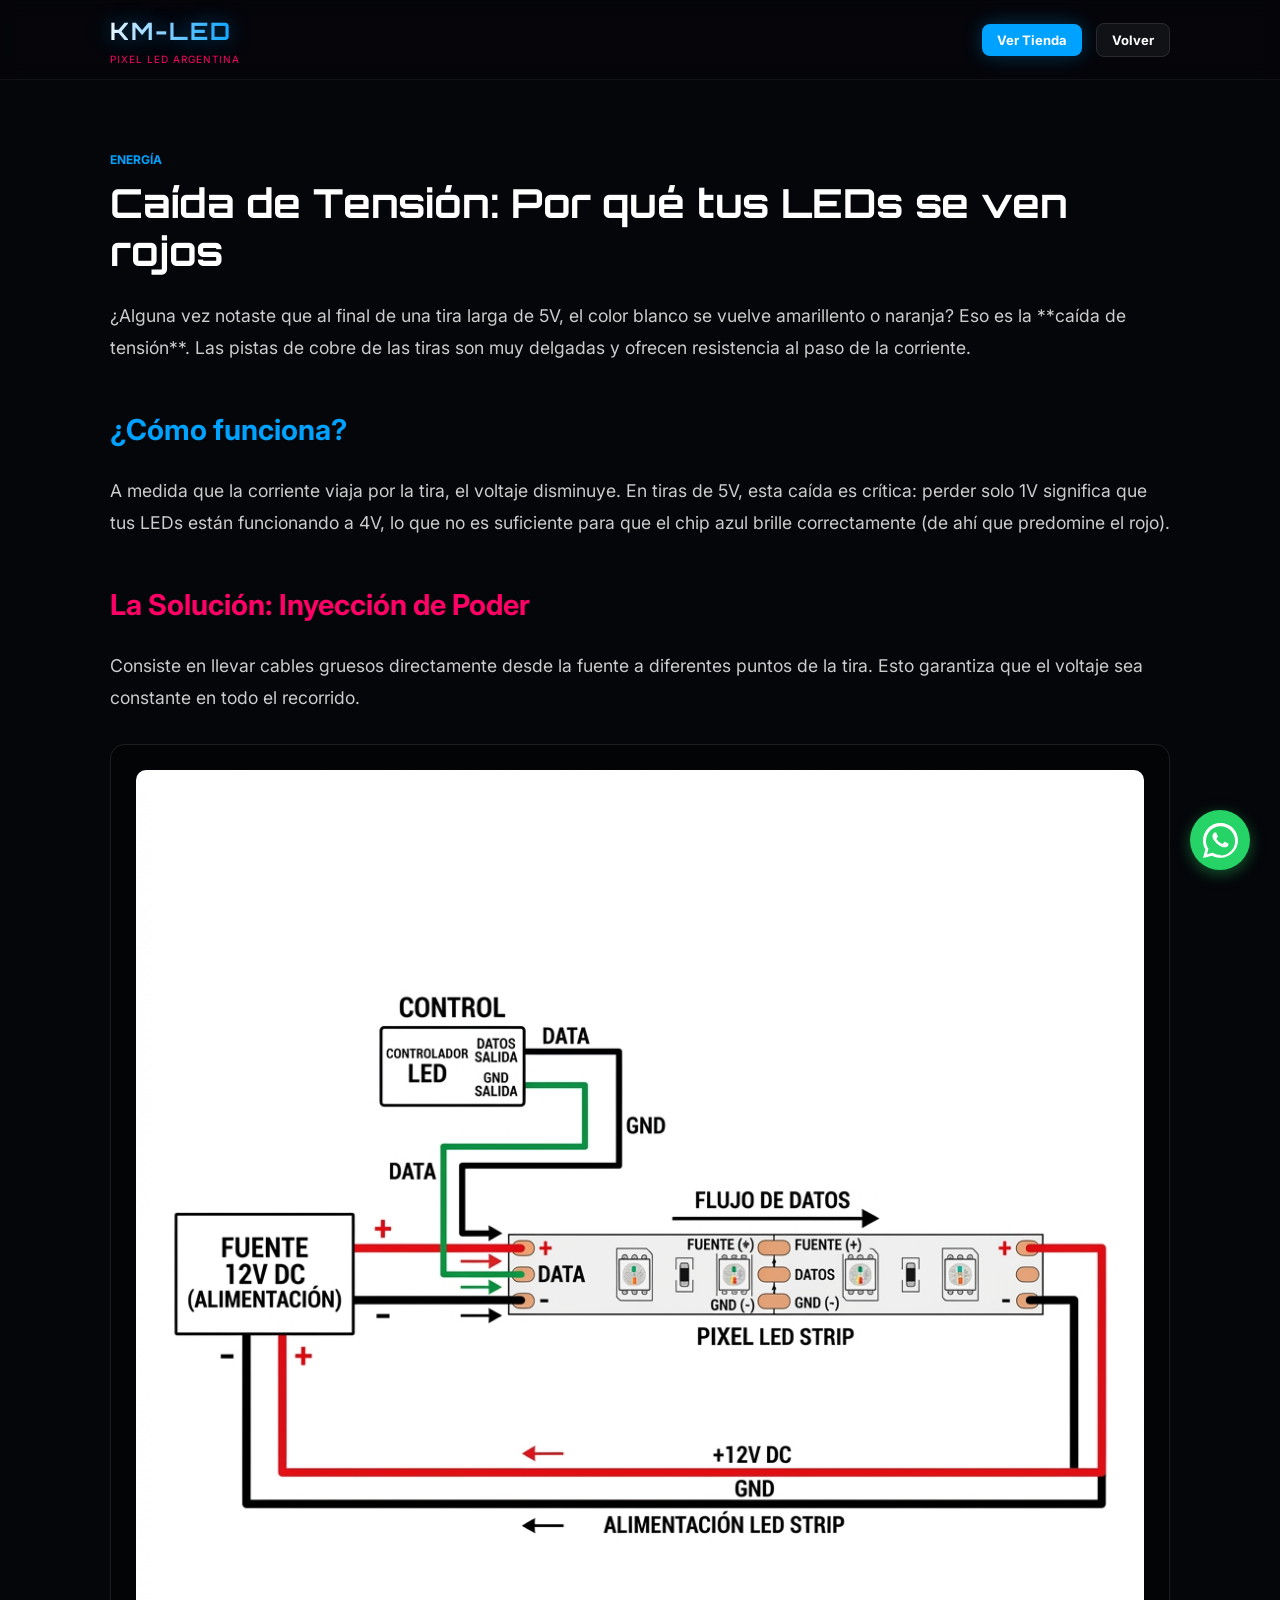
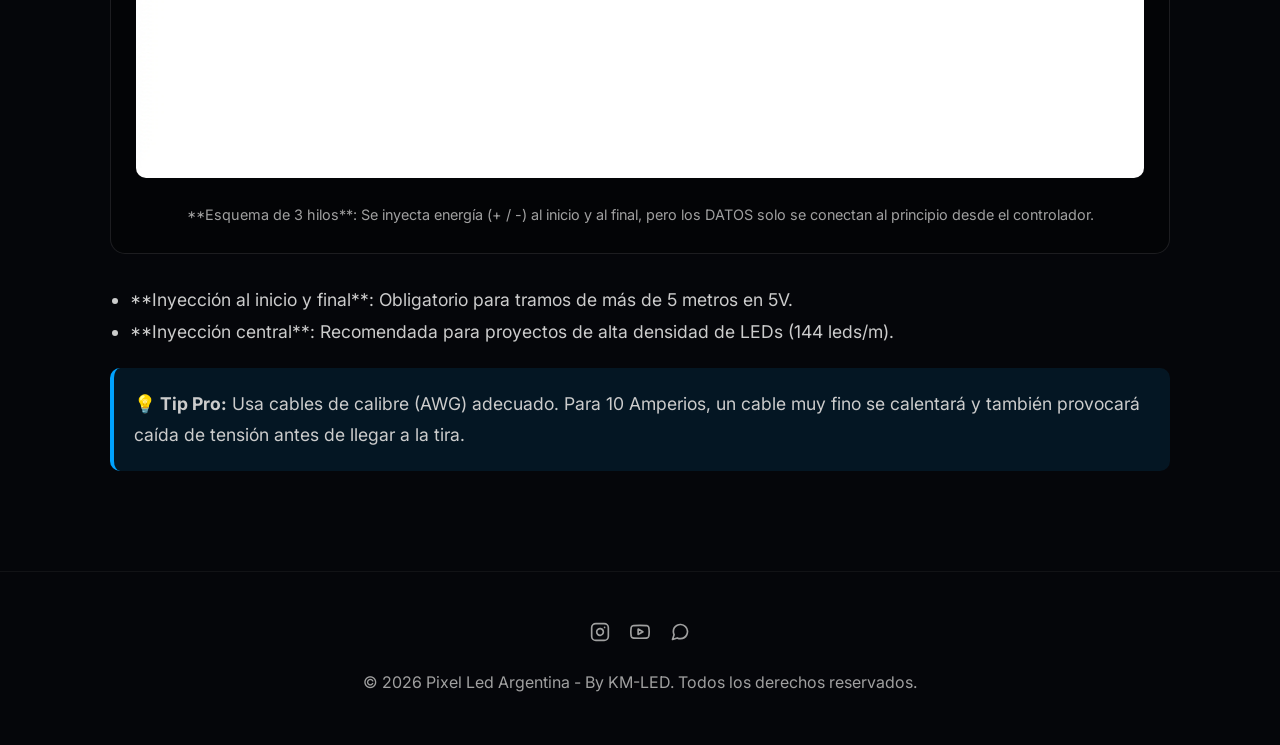
==== articulos/caida-tension.html @ fe867d97 "Agregado canal de YouTube en todas las paginas" ====
<!DOCTYPE html>
<html lang="es">
<head>
    <meta charset="UTF-8">
    <meta name="viewport" content="width=device-width, initial-scale=1.0">
    <title>Caída de Tensión: El enemigo del Pixel LED | Pixel Led Argentina</title>
    <link rel="stylesheet" href="../style.css">
    <link href="https://fonts.googleapis.com/css2?family=Inter:wght@300;400;600;800&family=Orbitron:wght@400;700&display=swap" rel="stylesheet">
</head>
<body class="article-page">
    <header id="main-header">
        <nav class="container">
            <a href="../index.html" class="logo">
                <span class="logo-text">KM-LED</span>
                <span class="sub-logo">Pixel Led Argentina</span>
            </a>
            <div class="nav-actions">
                <a href="https://www.tiendakmled.com.ar" target="_blank" class="btn btn-primary" style="padding: 8px 15px; font-size: 13px; margin-right: 10px;">Ver Tienda</a>
                <a href="../index.html" class="btn btn-secondary" style="padding: 8px 15px; font-size: 13px;">Volver</a>
            </div>
        </nav>
    </header>

    <article class="container">
        <span class="article-tag">Energía</span>
        <h1>Caída de Tensión: Por qué tus LEDs se ven rojos</h1>
        
        <div class="article-body">
            <p>¿Alguna vez notaste que al final de una tira larga de 5V, el color blanco se vuelve amarillento o naranja? Eso es la **caída de tensión**. Las pistas de cobre de las tiras son muy delgadas y ofrecen resistencia al paso de la corriente.</p>

            <h2 style="color: var(--primary-color); margin: 40px 0 20px;">¿Cómo funciona?</h2>
            <p>A medida que la corriente viaja por la tira, el voltaje disminuye. En tiras de 5V, esta caída es crítica: perder solo 1V significa que tus LEDs están funcionando a 4V, lo que no es suficiente para que el chip azul brille correctamente (de ahí que predomine el rojo).</p>

            <h2 style="color: var(--accent-color); margin: 40px 0 20px;">La Solución: Inyección de Poder</h2>
            <p>Consiste en llevar cables gruesos directamente desde la fuente a diferentes puntos de la tira. Esto garantiza que el voltaje sea constante en todo el recorrido.</p>
            
            <div style="background: rgba(0,0,0,0.3); padding: 25px; border-radius: 15px; border: 1px solid rgba(255,255,255,0.1); margin: 30px 0;">
                <img src="../assets/images/inyeccion.png" alt="Esquema de Inyección de Poder" style="width: 100%; border-radius: 10px; margin-bottom: 15px;">
                <p style="font-size: 0.9rem; color: var(--text-muted); text-align: center;">**Esquema de 3 hilos**: Se inyecta energía (+ / -) al inicio y al final, pero los DATOS solo se conectan al principio desde el controlador.</p>
            </div>

            <ul style="margin-left: 20px; margin-bottom: 20px;">
                <li>**Inyección al inicio y final**: Obligatorio para tramos de más de 5 metros en 5V.</li>
                <li>**Inyección central**: Recomendada para proyectos de alta densidad de LEDs (144 leds/m).</li>
            </ul>

            <div style="background: rgba(0, 162, 255, 0.1); padding: 20px; border-radius: 10px; border-left: 4px solid var(--primary-color);">
                <strong>💡 Tip Pro:</strong> Usa cables de calibre (AWG) adecuado. Para 10 Amperios, un cable muy fino se calentará y también provocará caída de tensión antes de llegar a la tira.
            </div>
        </div>
    </article>

    <footer>
        <div class="container">
            <div style="margin-bottom: 20px; display: flex; justify-content: center; gap: 20px;">
                <a href="https://www.instagram.com/km.led" target="_blank" style="color: var(--text-muted); transition: 0.3s;"><svg viewBox="0 0 24 24" width="20" height="20" fill="none" stroke="currentColor" stroke-width="2" stroke-linecap="round" stroke-linejoin="round"><rect x="2" y="2" width="20" height="20" rx="5" ry="5"></rect><path d="M16 11.37A4 4 0 1 1 12.63 8 4 4 0 0 1 16 11.37z"></path><line x1="17.5" y1="6.5" x2="17.51" y2="6.5"></line></svg></a>
                <a href="https://www.youtube.com/@KM-LED" target="_blank" style="color: var(--text-muted); transition: 0.3s;"><svg viewBox="0 0 24 24" width="20" height="20" fill="none" stroke="currentColor" stroke-width="2" stroke-linecap="round" stroke-linejoin="round"><path d="M22.54 6.42a2.78 2.78 0 0 0-1.94-2C18.88 4 12 4 12 4s-6.88 0-8.6.46a2.78 2.78 0 0 0-1.94 2A29 29 0 0 0 1 11.75a29 29 0 0 0 .46 5.33A2.78 2.78 0 0 0 3.4 19c1.72.46 8.6.46 8.6.46s6.88 0 8.6-.46a2.78 2.78 0 0 0 1.94-2 29 29 0 0 0 .46-5.25 29 29 0 0 0-.46-5.33z"></path><polygon points="9.75 15.02 15.5 11.75 9.75 8.48 9.75 15.02"></polygon></svg></a>
                <a href="https://wa.me/5491149287539" target="_blank" style="color: var(--text-muted); transition: 0.3s;"><svg viewBox="0 0 24 24" width="20" height="20" fill="none" stroke="currentColor" stroke-width="2" stroke-linecap="round" stroke-linejoin="round"><path d="M21 11.5a8.38 8.38 0 0 1-.9 3.8 8.5 8.5 0 0 1-7.6 4.7 8.38 8.38 0 0 1-3.8-.9L3 21l1.9-5.7a8.38 8.38 0 0 1-.9-3.8 8.5 8.5 0 0 1 4.7-7.6 8.38 8.38 0 0 1 3.8-.9h.5a8.48 8.48 0 0 1 8 8v.5z"></path></svg></a>
            </div>
            <p>&copy; 2026 Pixel Led Argentina - By KM-LED. Todos los derechos reservados.</p>
        </div>
    </footer>
    <a href="https://wa.me/5491149287539" class="whatsapp-float" target="_blank">
        <svg viewBox="0 0 32 32">
            <path d="M16 0c-8.837 0-16 7.163-16 16 0 2.825.737 5.587 2.137 8L0 32l8.275-2.087c2.35 1.288 5.012 1.963 7.725 1.963 8.837 0 16-7.163 16-16s-7.163-16-16-16zM16 29.3c-2.387 0-4.725-.612-6.787-1.775l-.487-.275-5.05 1.275 1.3-4.9-.3-.487c-1.275-2.012-1.937-4.35-1.937-6.762 0-7.337 5.975-13.312 13.312-13.312s13.312 5.975 13.312 13.312c0 7.337-5.975 13.312-13.312 13.312zM22.562 18.5c-.362-.187-2.137-1.05-2.475-1.175s-.575-.187-.825.187c-.237.362-.937 1.175-1.15 1.412s-.412.275-.775.087c-.362-.187-1.525-.562-2.912-1.8c-1.075-.962-1.8-2.15-2.012-2.512s-.025-.562.162-.737c.162-.162.362-.425.55-.637s.25-.362.375-.6c.125-.237.062-.437-.025-.612s-.825-2-1.137-2.737c-.3-.725-.612-.625-.825-.637s-.437-.012-.675-.012c-.237 0-.625.087-.95.437s-1.25 1.225-1.25 2.987 1.288 3.45 1.462 3.7c.187.237 2.537 3.875 6.137 5.437.862.375 1.525.6 2.05.775.862.275 1.637.237 2.25.15.687-.1 2.137-.875 2.437-1.725s.3-1.575.212-1.725c-.1-.137-.35-.225-.712-.412z"/>
        </svg>
    </a>
    <script src="../shared.js"></script>
</body>
</html>
---- style.css ----
:root {
    --bg-color: #05060a;
    --surface-color: rgba(20, 22, 30, 0.7);
    --primary-color: #00a2ff;
    --accent-color: #ff0066;
    --text-color: #e0e0e0;
    --text-muted: #a0a0a0;
    --header-height: 80px;
    --container-width: 1100px;
}

* {
    margin: 0;
    padding: 0;
    box-sizing: border-box;
}

html {
    scroll-behavior: smooth;
}

body {
    font-family: 'Inter', sans-serif;
    background-color: var(--bg-color);
    color: var(--text-color);
    line-height: 1.6;
    overflow-x: hidden;
}

.container {
    max-width: var(--container-width);
    margin: 0 auto;
    padding: 0 20px;
}

/* Header & Nav */
#main-header {
    height: var(--header-height);
    background: rgba(5, 6, 10, 0.8);
    backdrop-filter: blur(10px);
    position: fixed;
    top: 0;
    width: 100%;
    z-index: 1000;
    border-bottom: 1px solid rgba(255, 255, 255, 0.05);
}

nav {
    height: 100%;
    display: flex;
    justify-content: space-between;
    align-items: center;
}

.logo {
    display: flex;
    flex-direction: column;
    text-decoration: none;
    cursor: pointer;
    z-index: 1001; /* Ensure it's above other elements */
    transition: opacity 0.3s ease;
}

.logo:hover {
    opacity: 0.8;
}

.logo:hover .logo-text {
    text-shadow: 0 0 15px var(--primary-color);
}

.logo-text {
    font-family: 'Orbitron', sans-serif;
    font-size: 24px;
    font-weight: 700;
    letter-spacing: 2px;
    background: linear-gradient(90deg, #fff, var(--primary-color));
    -webkit-background-clip: text;
    -webkit-text-fill-color: transparent;
    text-shadow: 0 0 20px rgba(0, 162, 255, 0.5);
}

.sub-logo {
    font-size: 10px;
    text-transform: uppercase;
    letter-spacing: 1px;
    color: var(--accent-color);
}

.nav-links {
    display: flex;
    list-style: none;
    gap: 30px;
}

.nav-links a {
    text-decoration: none;
    color: var(--text-muted);
    font-size: 14px;
    font-weight: 600;
    transition: 0.3s;
}

.nav-links a:hover {
    color: var(--primary-color);
}

/* Article Pages Specific */
.article-page article h1 {
    font-family: 'Orbitron', sans-serif;
    font-size: clamp(1.8rem, 5vw, 2.5rem);
    margin-bottom: 25px;
    line-height: 1.2;
    color: #fff;
}

.article-page article h2 {
    font-size: 1.8rem;
    margin: 40px 0 20px;
}

/* Hero Section */
#hero {
    padding-top: calc(var(--header-height) + 100px);
    padding-bottom: 150px;
    position: relative;
    text-align: center;
}

.article-page article {
    padding-top: 150px;
    padding-bottom: 100px;
}

.article-body {
    font-size: 1.1rem;
    color: #ccc;
    line-height: 1.8;
}

.hero-content h1 {
    font-family: 'Orbitron', sans-serif;
    font-size: clamp(2rem, 6vw, 3.5rem);
    margin-bottom: 20px;
    line-height: 1.1;
}

.gradient-text {
    background: linear-gradient(to right, var(--primary-color), var(--accent-color));
    -webkit-background-clip: text;
    -webkit-text-fill-color: transparent;
}

.hero-content p {
    font-size: 1.2rem;
    color: var(--text-muted);
    max-width: 600px;
    margin: 0 auto 40px;
}

.hero-actions {
    display: flex;
    justify-content: center;
    gap: 20px;
}

.btn {
    padding: 14px 30px;
    border-radius: 8px;
    font-weight: 700;
    text-decoration: none;
    transition: 0.3s;
    cursor: pointer;
    border: none;
    font-size: 16px;
}

.btn-primary {
    background-color: var(--primary-color);
    color: #fff;
    box-shadow: 0 0 20px rgba(0, 162, 255, 0.3);
}

.btn-primary:hover {
    transform: translateY(-3px);
    box-shadow: 0 0 30px rgba(0, 162, 255, 0.5);
}

.btn-secondary {
    background: rgba(255, 255, 255, 0.05);
    color: #fff;
    border: 1px solid rgba(255, 255, 255, 0.1);
}

.btn-secondary:hover {
    background: rgba(255, 255, 255, 0.1);
}

.hero-bg-glow {
    position: absolute;
    top: 50%;
    left: 50%;
    transform: translate(-50%, -50%);
    width: 800px;
    height: 400px;
    background: radial-gradient(circle, rgba(0, 162, 255, 0.1) 0%, transparent 70%);
    filter: blur(80px);
    z-index: -1;
    pointer-events: none;
}

/* Articles Section */
#articulos {
    padding: 100px 0;
}

.section-title {
    font-family: 'Orbitron', sans-serif;
    margin-bottom: 50px;
}

.articles-grid {
    display: grid;
    grid-template-columns: repeat(auto-fill, minmax(320px, 1fr));
    gap: 30px;
}

.article-card-link {
    text-decoration: none;
    color: inherit;
    display: block;
}

.article-card {
    background: var(--surface-color);
    border: 1px solid rgba(255, 255, 255, 0.05);
    border-radius: 16px;
    overflow: hidden;
    transition: 0.4s;
    cursor: pointer;
}

.article-card:hover {
    transform: translateY(-10px);
    border-color: rgba(0, 162, 255, 0.3);
    box-shadow: 0 10px 40px rgba(0, 0, 0, 0.5);
}

.article-img {
    height: 200px;
    background: #151822;
    display: flex;
    align-items: center;
    justify-content: center;
    position: relative;
}

.article-img::after {
    content: '';
    position: absolute;
    bottom: 0;
    width: 100%;
    height: 2px;
    background: linear-gradient(90deg, transparent, var(--primary-color), transparent);
}

.article-content {
    padding: 25px;
}

.article-tag {
    font-size: 12px;
    color: var(--primary-color);
    font-weight: 700;
    text-transform: uppercase;
    margin-bottom: 10px;
    display: block;
}

.article-content h3 {
    margin-bottom: 15px;
}

.article-content p {
    color: var(--text-muted);
    font-size: 14px;
    margin-bottom: 20px;
}

/* Calculator Styles */
.calculator-card {
    background: var(--surface-color);
    border: 1px solid rgba(255, 255, 255, 0.1);
    border-radius: 20px;
    padding: 40px;
    margin-top: 50px;
    backdrop-filter: blur(15px);
    box-shadow: 0 20px 50px rgba(0, 0, 0, 0.4);
}

.calc-grid {
    display: grid;
    grid-template-columns: repeat(auto-fit, minmax(200px, 1fr));
    gap: 30px;
    margin: 40px 0;
}

.input-group {
    display: flex;
    flex-direction: column;
    gap: 10px;
}

.input-group label {
    font-size: 14px;
    color: var(--text-muted);
    font-weight: 600;
}

.input-group input, .input-group select {
    background: #1a1d26;
    border: 1px solid rgba(255, 255, 255, 0.2);
    padding: 12px;
    border-radius: 8px;
    color: #fff;
    font-size: 16px;
    outline: none;
    transition: 0.3s;
    appearance: none; /* Eliminar estilo nativo para mayor control */
    background-image: url("data:image/svg+xml,%3Csvg xmlns='http://www.w3.org/2000/svg' width='24' height='24' viewBox='0 0 24 24' fill='none' stroke='white' stroke-width='2' stroke-linecap='round' stroke-linejoin='round'%3E%3Cpolyline points='6 9 12 15 18 9'%3E%3C/polyline%3E%3C/svg%3E");
    background-repeat: no-repeat;
    background-position: right 10px center;
    background-size: 16px;
}

.input-group select option {
    background-color: #1a1d26;
    color: #fff;
}

.input-group input:focus, .input-group select:focus {
    border-color: var(--primary-color);
    box-shadow: 0 0 10px rgba(0, 162, 255, 0.2);
}

.results-grid {
    display: grid;
    grid-template-columns: repeat(auto-fit, minmax(150px, 1fr));
    gap: 20px;
    padding-top: 30px;
    border-top: 1px solid rgba(255, 255, 255, 0.05);
}

.result-box {
    padding: 20px;
    background: rgba(0, 0, 0, 0.2);
    border-radius: 12px;
    text-align: center;
}

.result-box .label {
    display: block;
    font-size: 12px;
    text-transform: uppercase;
    color: var(--text-muted);
    margin-bottom: 5px;
}

.result-box .value {
    font-family: 'Orbitron', sans-serif;
    font-size: 20px;
    color: var(--primary-color);
}

.result-box.highlighted {
    border: 1px solid var(--accent-color);
    background: rgba(255, 0, 102, 0.05);
}

.result-box.highlighted .value {
    color: var(--accent-color);
}

/* Footer & Other */
footer {
    padding: 50px 0;
    border-top: 1px solid rgba(255, 255, 255, 0.05);
    text-align: center;
    color: var(--text-muted);
}

@media (max-width: 768px) {
    .nav-links { display: none; }
    .hero-content h1 { font-size: 2.5rem; }
}

/* WhatsApp Floating Button */
.whatsapp-float {
    position: fixed;
    bottom: 30px;
    right: 30px;
    width: 60px;
    height: 60px;
    background-color: #25d366;
    color: #FFF;
    border-radius: 50px;
    text-align: center;
    font-size: 30px;
    box-shadow: 0 4px 15px rgba(37, 211, 102, 0.4);
    z-index: 10000;
    display: flex;
    align-items: center;
    justify-content: center;
    transition: all 0.3s ease;
    text-decoration: none;
}

.whatsapp-float:hover {
    transform: scale(1.1);
    box-shadow: 0 6px 20px rgba(37, 211, 102, 0.6);
    color: #FFF;
}
/* CTA Banner */
.cta-banner {
    background: linear-gradient(135deg, rgba(0, 162, 255, 0.1) 0%, rgba(255, 0, 102, 0.1) 100%);
    border: 1px solid rgba(255, 255, 255, 0.1);
    border-radius: 20px;
    padding: 60px 40px;
    margin: 100px 0;
    text-align: center;
    backdrop-filter: blur(10px);
}

.cta-banner h2 {
    font-family: 'Orbitron', sans-serif;
    font-size: 2rem;
    margin-bottom: 15px;
}

.cta-banner p {
    color: var(--text-muted);
    margin-bottom: 30px;
}

.nav-store-link {
    color: var(--primary-color) !important;
    border: 1px solid var(--primary-color);
    padding: 5px 15px;
    border-radius: 20px;
}

.nav-store-link:hover {
    background: var(--primary-color);
    color: #fff !important;
}

.whatsapp-float svg {
    width: 35px;
    height: 35px;
    fill: white;
}

/* Lightbox for images */
.lightbox {
    display: none;
    position: fixed;
    z-index: 10001;
    padding-top: 50px;
    left: 0;
    top: 0;
    width: 100%;
    height: 100%;
    background-color: rgba(0, 0, 0, 0.9);
    cursor: zoom-out;
    animation: fadeIn 0.3s ease;
}

@keyframes fadeIn {
    from { opacity: 0; }
    to { opacity: 1; }
}

.lightbox img {
    margin: auto;
    display: block;
    max-width: 90%;
    max-height: 85%;
    border-radius: 10px;
    box-shadow: 0 0 50px rgba(0, 162, 255, 0.3);
    transition: transform 0.3s ease;
}

.lightbox:hover img {
    transform: scale(1.02);
}

.article-body img {
    cursor: zoom-in;
    transition: transform 0.3s ease, box-shadow 0.3s ease;
}

.article-body img:hover {
    transform: scale(1.02);
    box-shadow: 0 0 20px rgba(0, 162, 255, 0.2);
}

/* Contact Section */
#contacto {
    padding: 100px 0;
    text-align: center;
}

.contact-grid {
    display: grid;
    grid-template-columns: repeat(auto-fit, minmax(250px, 1fr));
    gap: 30px;
    margin-top: 50px;
}

.contact-item {
    background: var(--surface-color);
    padding: 40px;
    border-radius: 20px;
    border: 1px solid rgba(255, 255, 255, 0.05);
    transition: 0.3s;
    text-decoration: none;
    color: inherit;
    display: flex;
    flex-direction: column;
    align-items: center;
    gap: 15px;
}

.contact-item:hover {
    transform: translateY(-10px);
    border-color: var(--primary-color);
    box-shadow: 0 10px 30px rgba(0, 162, 255, 0.1);
}

.contact-item svg {
    width: 40px;
    height: 40px;
    fill: var(--primary-color);
}

.contact-item h3 {
    font-family: 'Orbitron', sans-serif;
    font-size: 1.2rem;
}

.contact-item p {
    color: var(--text-muted);
    font-size: 0.9rem;
}
/* Equipment Section */
.equipment-grid {
    display: grid;
    grid-template-columns: 1.2fr 1fr;
    gap: 40px;
    margin-top: 50px;
}

.equip-card {
    background: var(--surface-color);
    border: 1px solid rgba(255, 255, 255, 0.05);
    border-radius: 24px;
    padding: 40px;
    position: relative;
    overflow: hidden;
    transition: 0.4s cubic-bezier(0.175, 0.885, 0.32, 1.275);
}

.equip-card:hover {
    transform: translateY(-5px);
    border-color: rgba(255, 255, 255, 0.1);
}

.equip-card.featured {
    background: linear-gradient(145deg, rgba(0, 162, 255, 0.1), rgba(255, 0, 102, 0.05));
    border: 1px solid rgba(0, 162, 255, 0.2);
    box-shadow: 0 20px 40px rgba(0, 0, 0, 0.3);
}

.equip-card.featured::before {
    content: 'RECOMENDADO';
    position: absolute;
    top: 20px;
    right: -30px;
    background: var(--accent-color);
    color: #fff;
    font-size: 10px;
    font-weight: 800;
    padding: 5px 40px;
    transform: rotate(45deg);
}

.equip-card h3 {
    font-family: 'Orbitron', sans-serif;
    font-size: 1.5rem;
    margin-bottom: 25px;
    display: flex;
    align-items: center;
    gap: 15px;
}

.equip-list {
    list-style: none;
}

.equip-list li {
    margin-bottom: 15px;
    display: flex;
    align-items: center;
    gap: 12px;
    font-size: 1.05rem;
    color: #ccc;
}

.equip-list li svg {
    width: 20px;
    height: 20px;
    color: var(--primary-color);
}

.provider-list {
    margin-top: 20px;
}

.provider-item {
    background: rgba(255, 255, 255, 0.03);
    padding: 15px 20px;
    border-radius: 12px;
    margin-bottom: 12px;
    border: 1px solid rgba(255, 255, 255, 0.05);
    display: flex;
    justify-content: space-between;
    align-items: center;
    transition: 0.3s;
}

.provider-item:hover {
    background: rgba(255, 255, 255, 0.07);
    border-color: rgba(255, 255, 255, 0.2);
}

.provider-name {
    font-weight: 600;
    color: #fff;
}

.provider-tag {
    font-size: 11px;
    text-transform: uppercase;
    color: var(--text-muted);
    letter-spacing: 1px;
}

@media (max-width: 992px) {
    .equipment-grid {
        grid-template-columns: 1fr;
    }
}
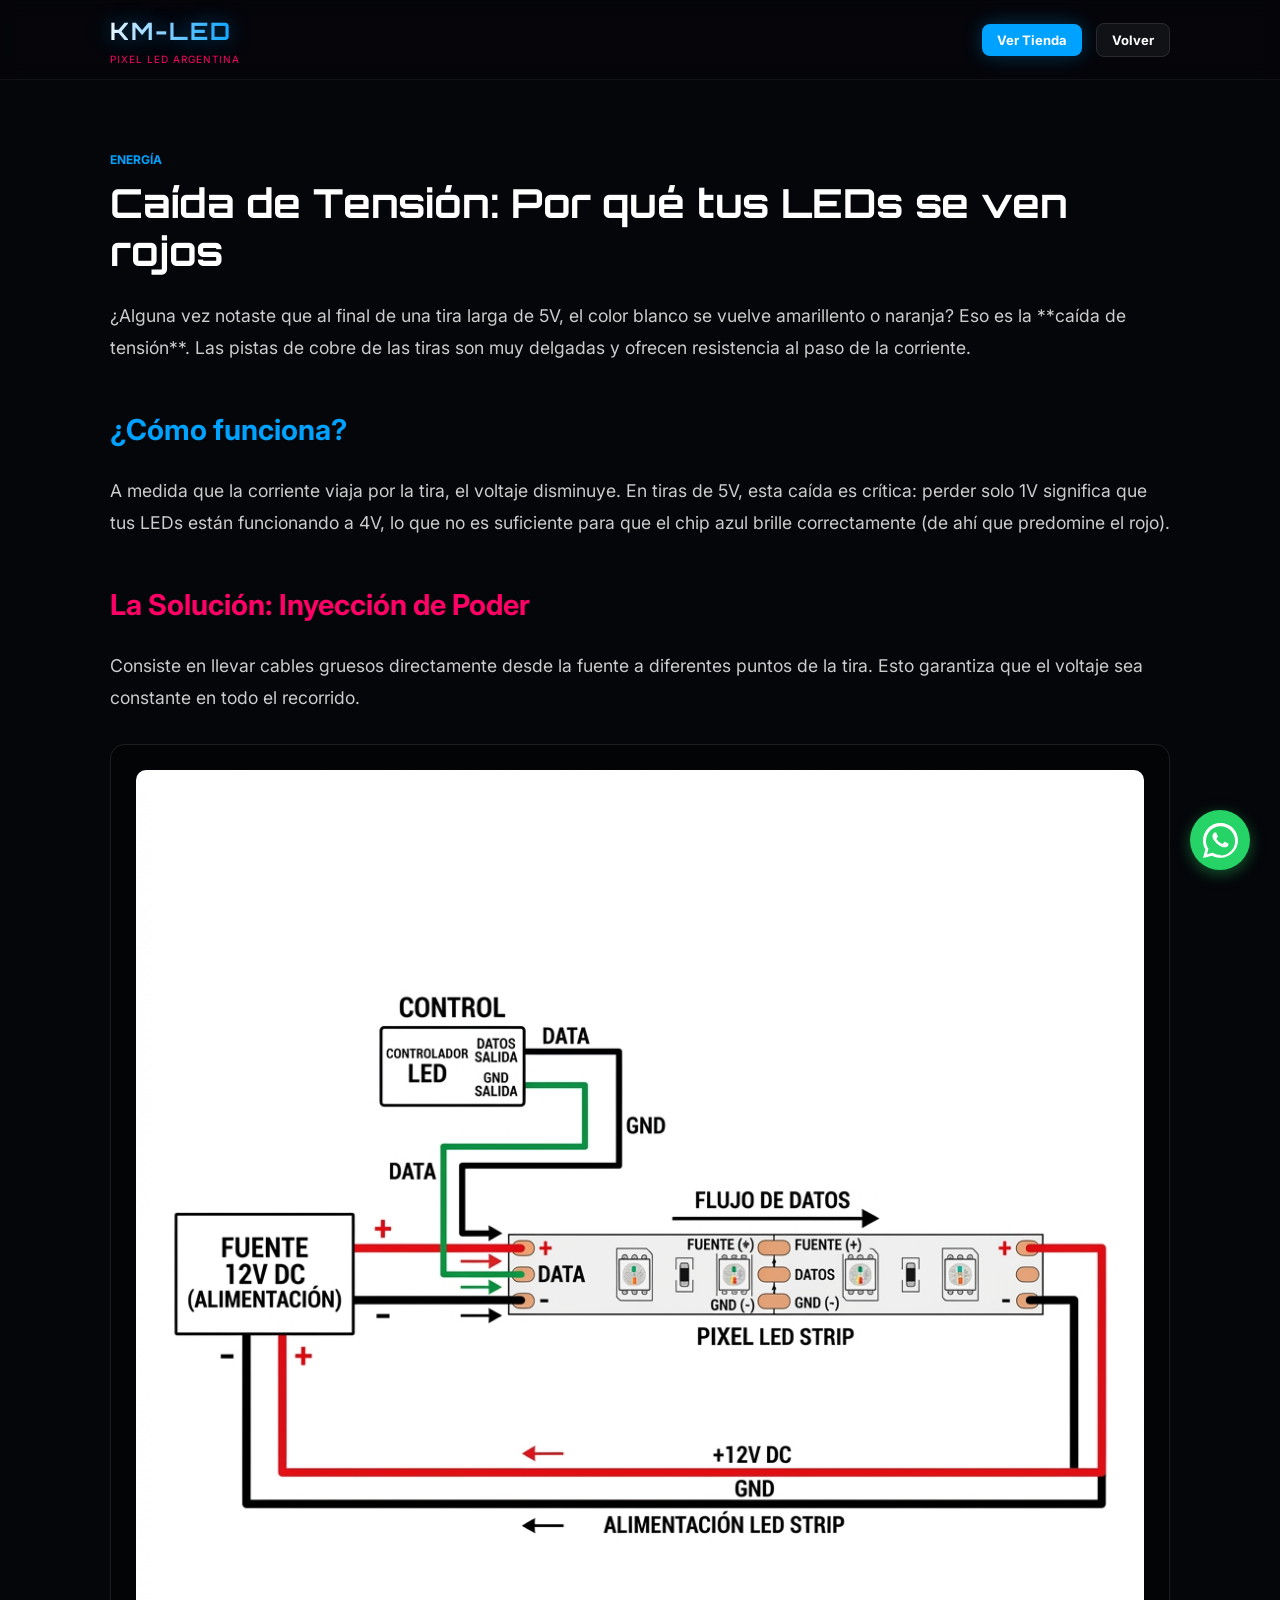
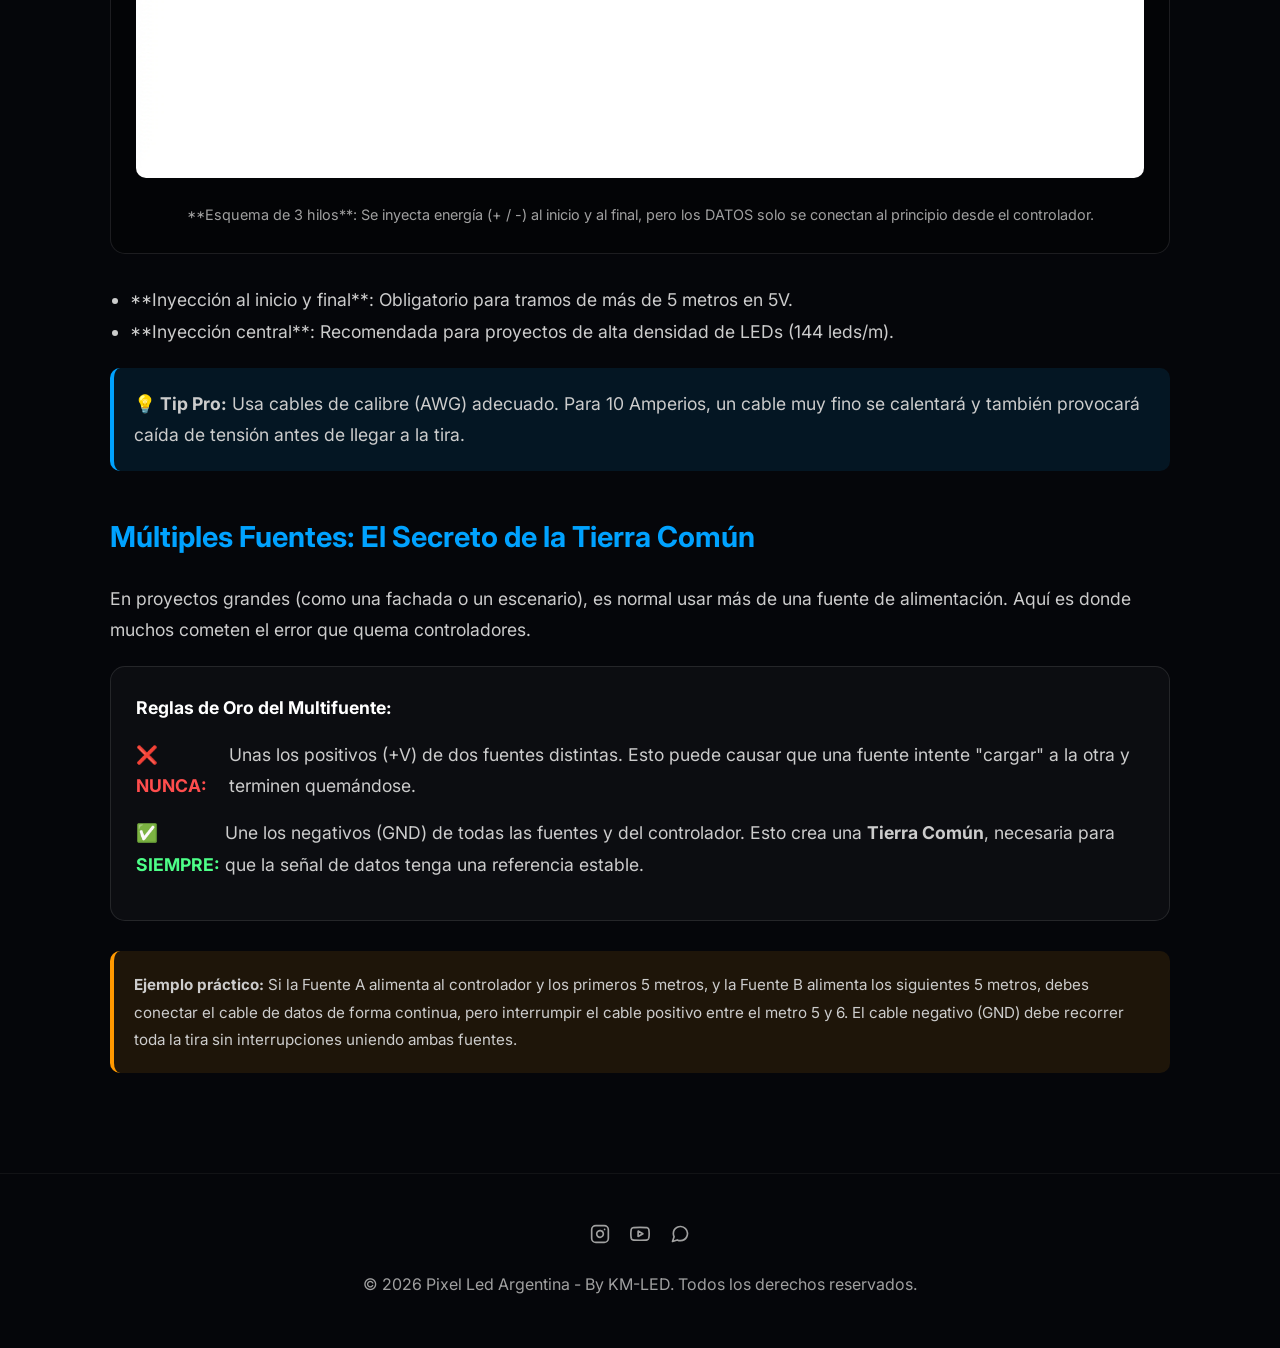
==== commit e60d16c3: "Agregada seccion sobre multiples fuentes y GND comun" ====
--- a/articulos/caida-tension.html
+++ b/articulos/caida-tension.html
@@ -47,6 +47,28 @@
             <div style="background: rgba(0, 162, 255, 0.1); padding: 20px; border-radius: 10px; border-left: 4px solid var(--primary-color);">
                 <strong>💡 Tip Pro:</strong> Usa cables de calibre (AWG) adecuado. Para 10 Amperios, un cable muy fino se calentará y también provocará caída de tensión antes de llegar a la tira.
             </div>
+
+            <h2 style="color: var(--primary-color); margin: 40px 0 20px;">Múltiples Fuentes: El Secreto de la Tierra Común</h2>
+            <p>En proyectos grandes (como una fachada o un escenario), es normal usar más de una fuente de alimentación. Aquí es donde muchos cometen el error que quema controladores.</p>
+
+            <div style="background: rgba(255, 255, 255, 0.03); padding: 25px; border-radius: 15px; border: 1px solid rgba(255, 255, 255, 0.1); margin-top: 20px;">
+                <h3 style="color: #fff; margin-bottom: 15px; font-size: 1.1rem;">Reglas de Oro del Multifuente:</h3>
+                <ul style="list-style: none; padding: 0;">
+                    <li style="margin-bottom: 15px; display: flex; gap: 12px; align-items: flex-start;">
+                        <span style="color: #ff4d4d; font-weight: bold; min-width: 70px;">❌ NUNCA:</span> 
+                        <span>Unas los positivos (+V) de dos fuentes distintas. Esto puede causar que una fuente intente "cargar" a la otra y terminen quemándose.</span>
+                    </li>
+                    <li style="margin-bottom: 15px; display: flex; gap: 12px; align-items: flex-start;">
+                        <span style="color: #4dff88; font-weight: bold; min-width: 70px;">✅ SIEMPRE:</span> 
+                        <span>Une los negativos (GND) de todas las fuentes y del controlador. Esto crea una <b>Tierra Común</b>, necesaria para que la señal de datos tenga una referencia estable.</span>
+                    </li>
+                </ul>
+            </div>
+
+            <div style="margin-top: 30px; background: rgba(255, 153, 0, 0.1); padding: 20px; border-radius: 10px; border-left: 4px solid #ff9900;">
+                <p style="font-size: 0.95rem;"><b>Ejemplo práctico:</b> Si la Fuente A alimenta al controlador y los primeros 5 metros, y la Fuente B alimenta los siguientes 5 metros, debes conectar el cable de datos de forma continua, pero interrumpir el cable positivo entre el metro 5 y 6. El cable negativo (GND) debe recorrer toda la tira sin interrupciones uniendo ambas fuentes.</p>
+            </div>
+
         </div>
     </article>
 
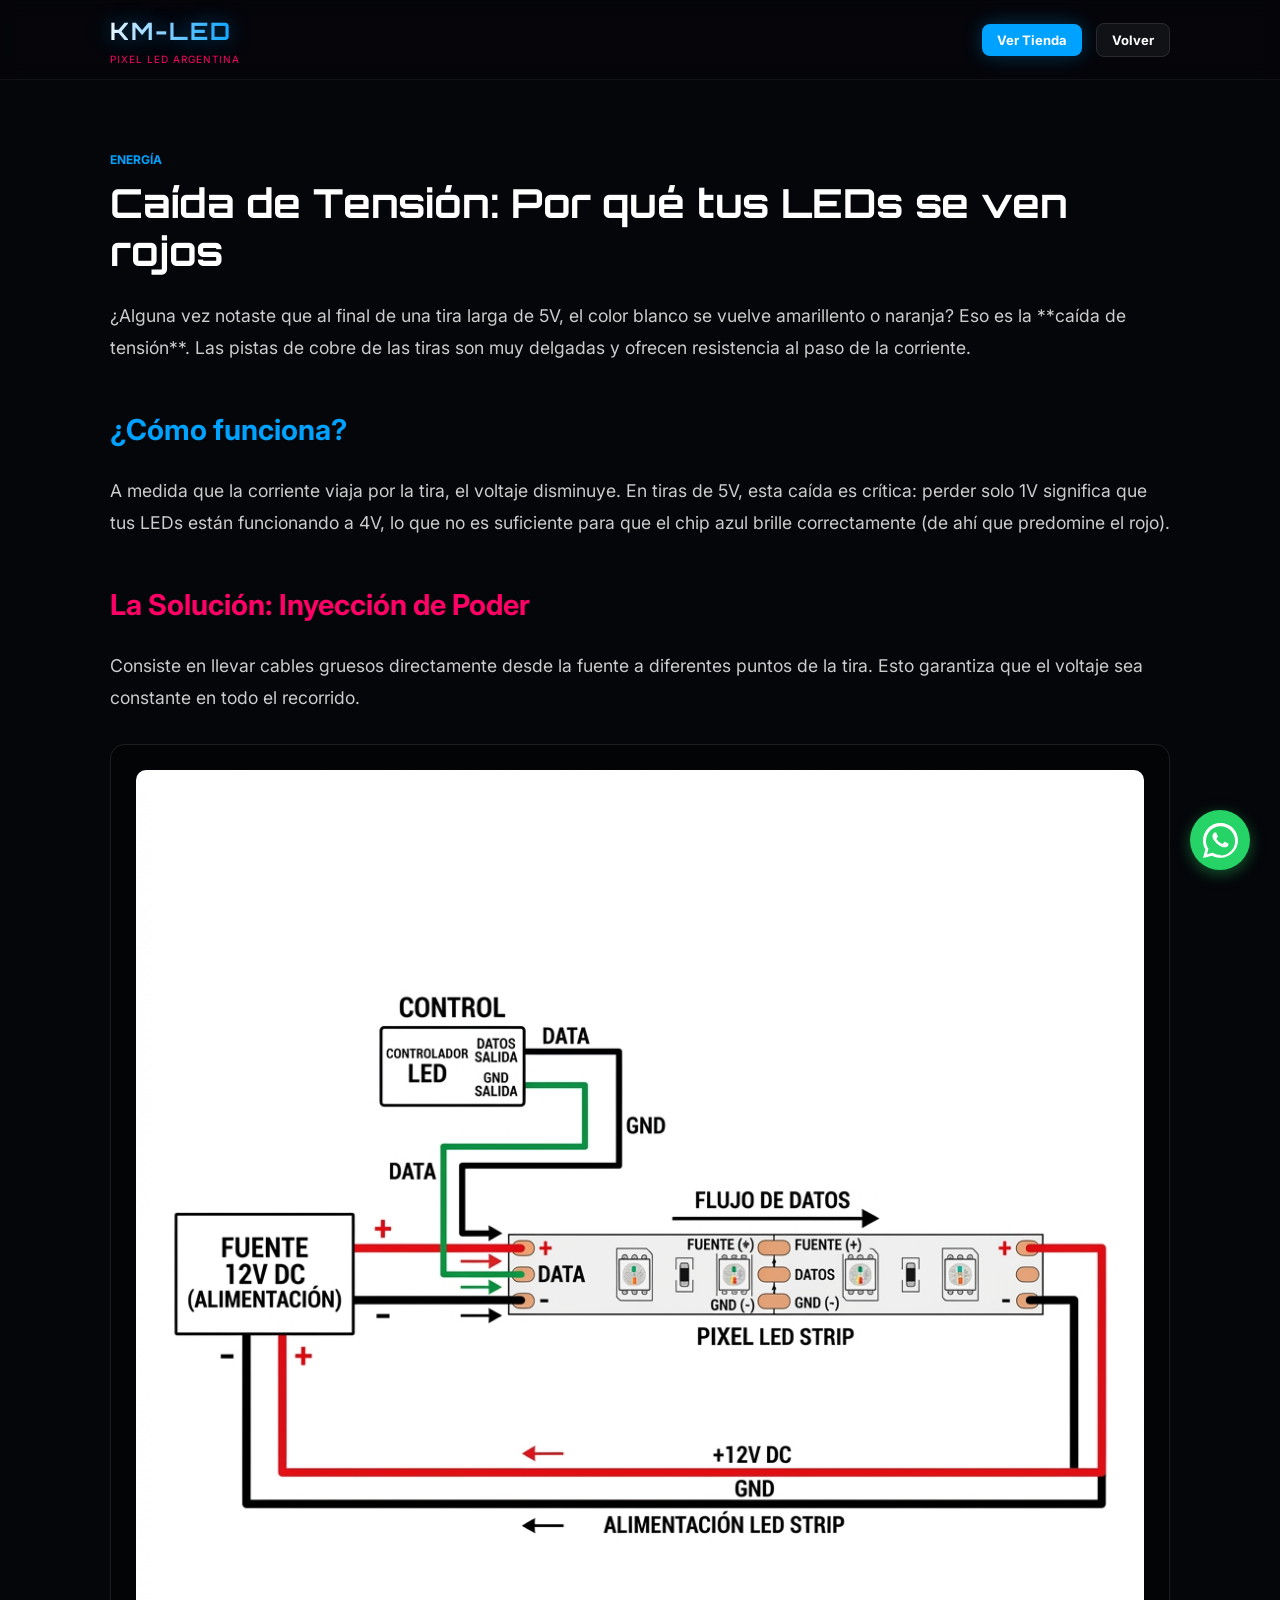
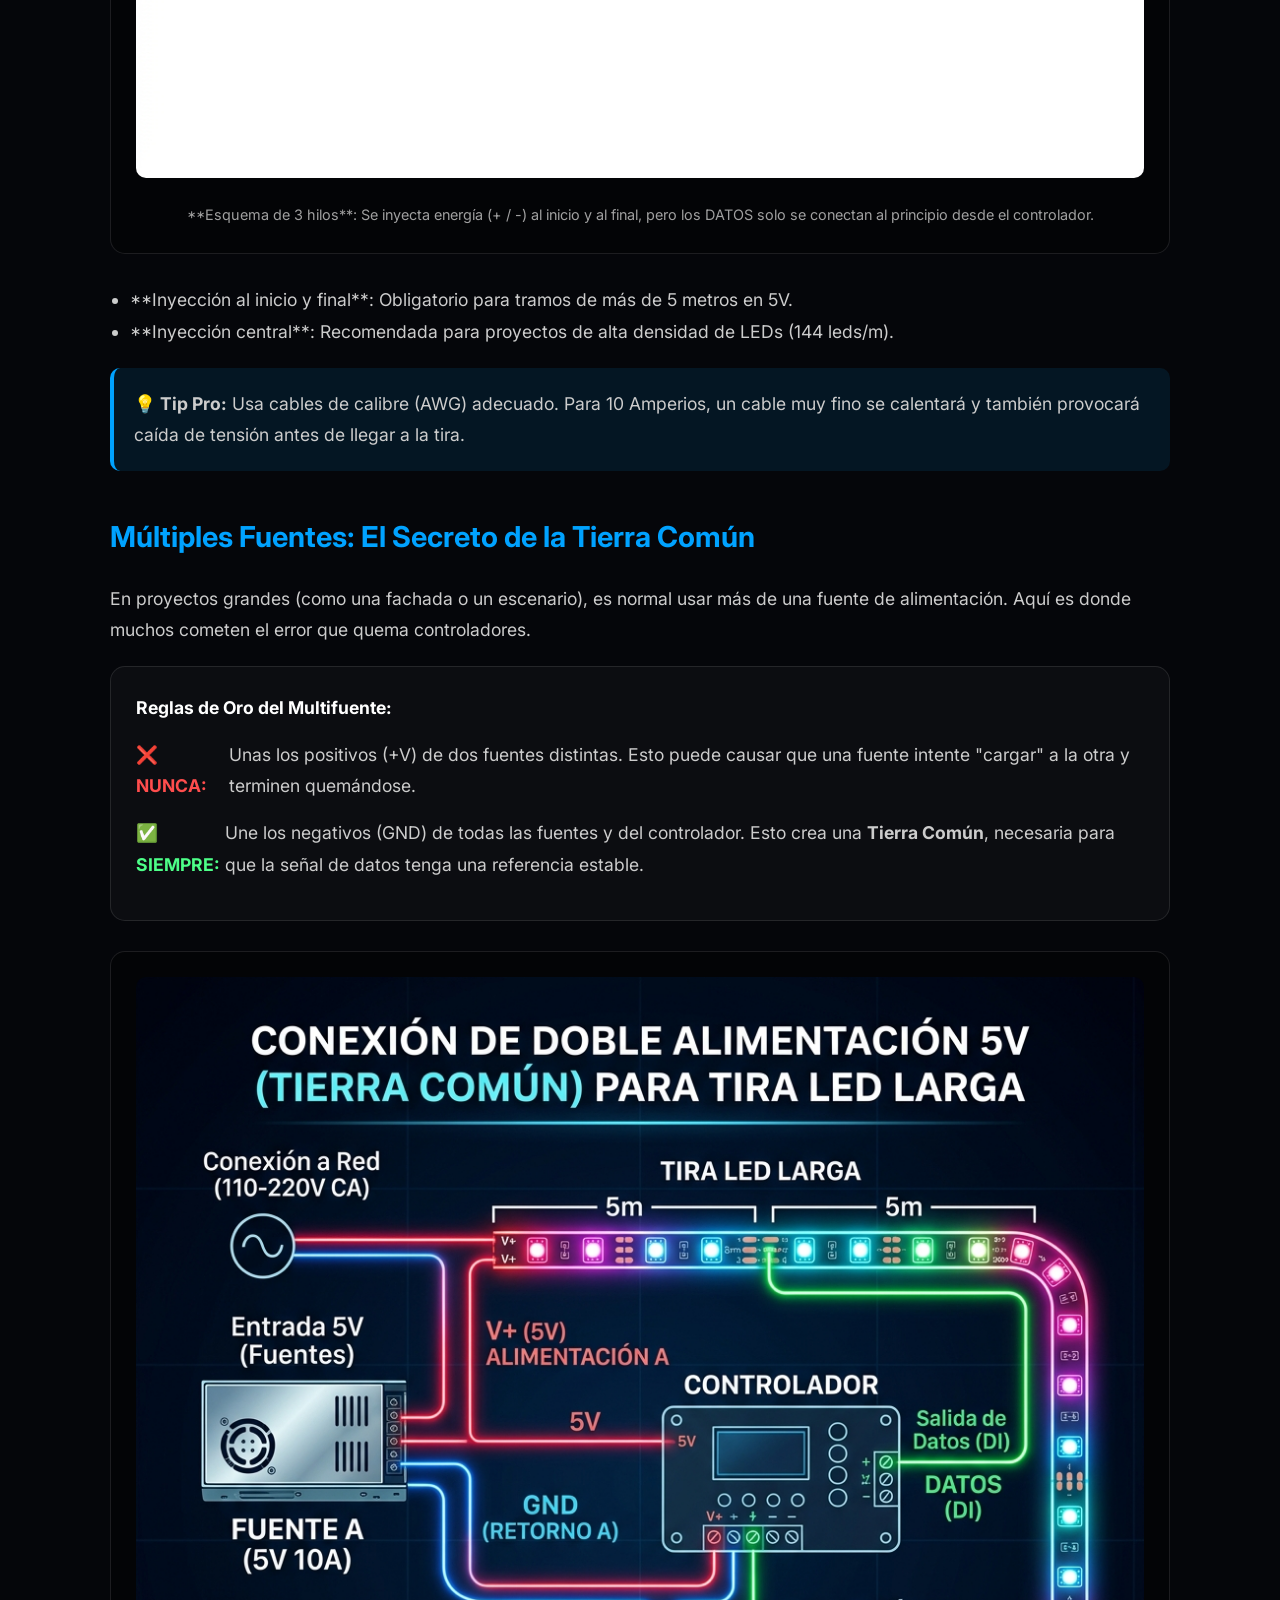
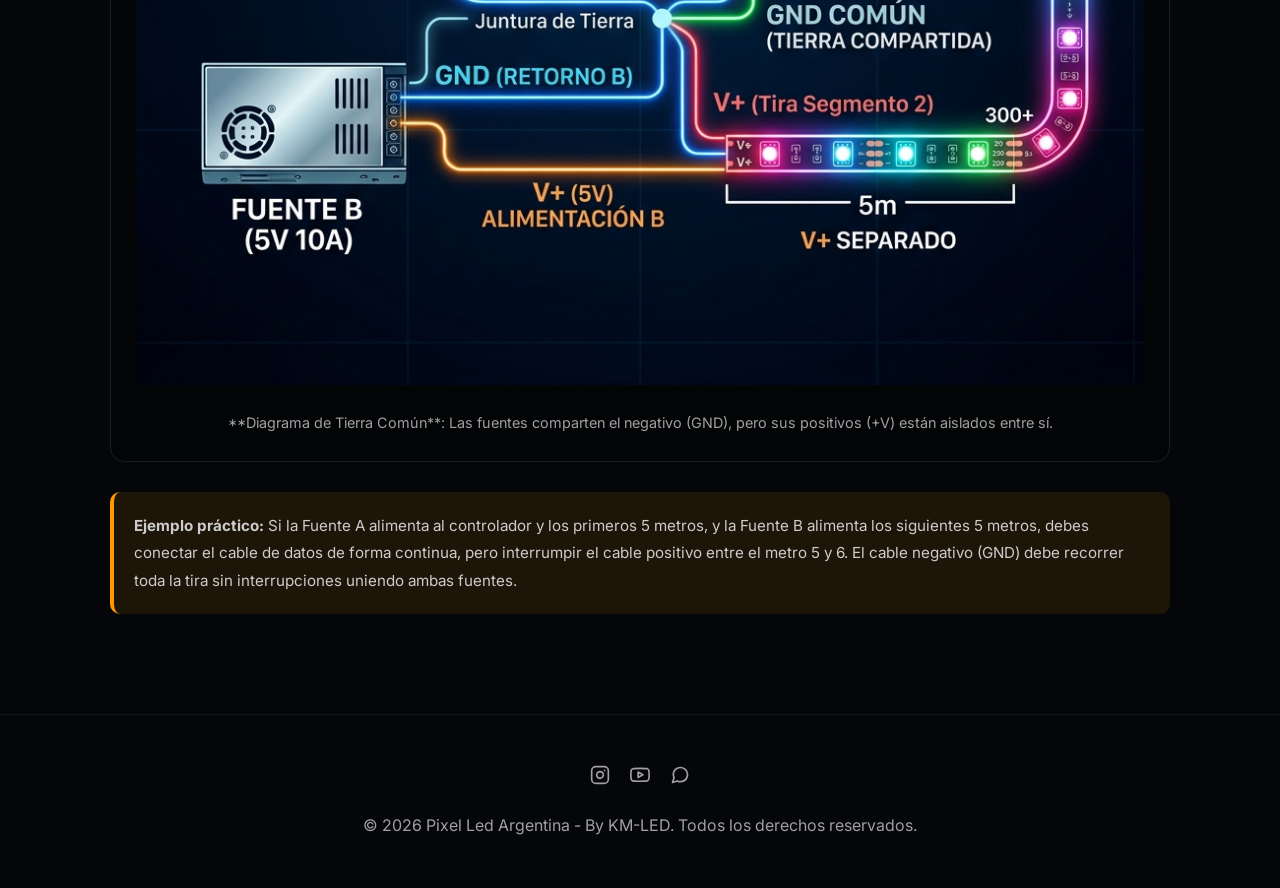
==== commit 7f14cea0: "Agregado diagrama visual de conexion multifuente y GND comun" ====
--- a/articulos/caida-tension.html
+++ b/articulos/caida-tension.html
@@ -65,9 +65,15 @@
                 </ul>
             </div>
 
+            <div style="background: rgba(0,0,0,0.3); padding: 25px; border-radius: 15px; border: 1px solid rgba(255,255,255,0.1); margin: 30px 0;">
+                <img src="../assets/images/multifuente.png" alt="Esquema de Múltiples Fuentes y GND Común" style="width: 100%; border-radius: 10px; margin-bottom: 15px;">
+                <p style="font-size: 0.9rem; color: var(--text-muted); text-align: center;">**Diagrama de Tierra Común**: Las fuentes comparten el negativo (GND), pero sus positivos (+V) están aislados entre sí.</p>
+            </div>
+
             <div style="margin-top: 30px; background: rgba(255, 153, 0, 0.1); padding: 20px; border-radius: 10px; border-left: 4px solid #ff9900;">
                 <p style="font-size: 0.95rem;"><b>Ejemplo práctico:</b> Si la Fuente A alimenta al controlador y los primeros 5 metros, y la Fuente B alimenta los siguientes 5 metros, debes conectar el cable de datos de forma continua, pero interrumpir el cable positivo entre el metro 5 y 6. El cable negativo (GND) debe recorrer toda la tira sin interrupciones uniendo ambas fuentes.</p>
             </div>
+
 
         </div>
     </article>
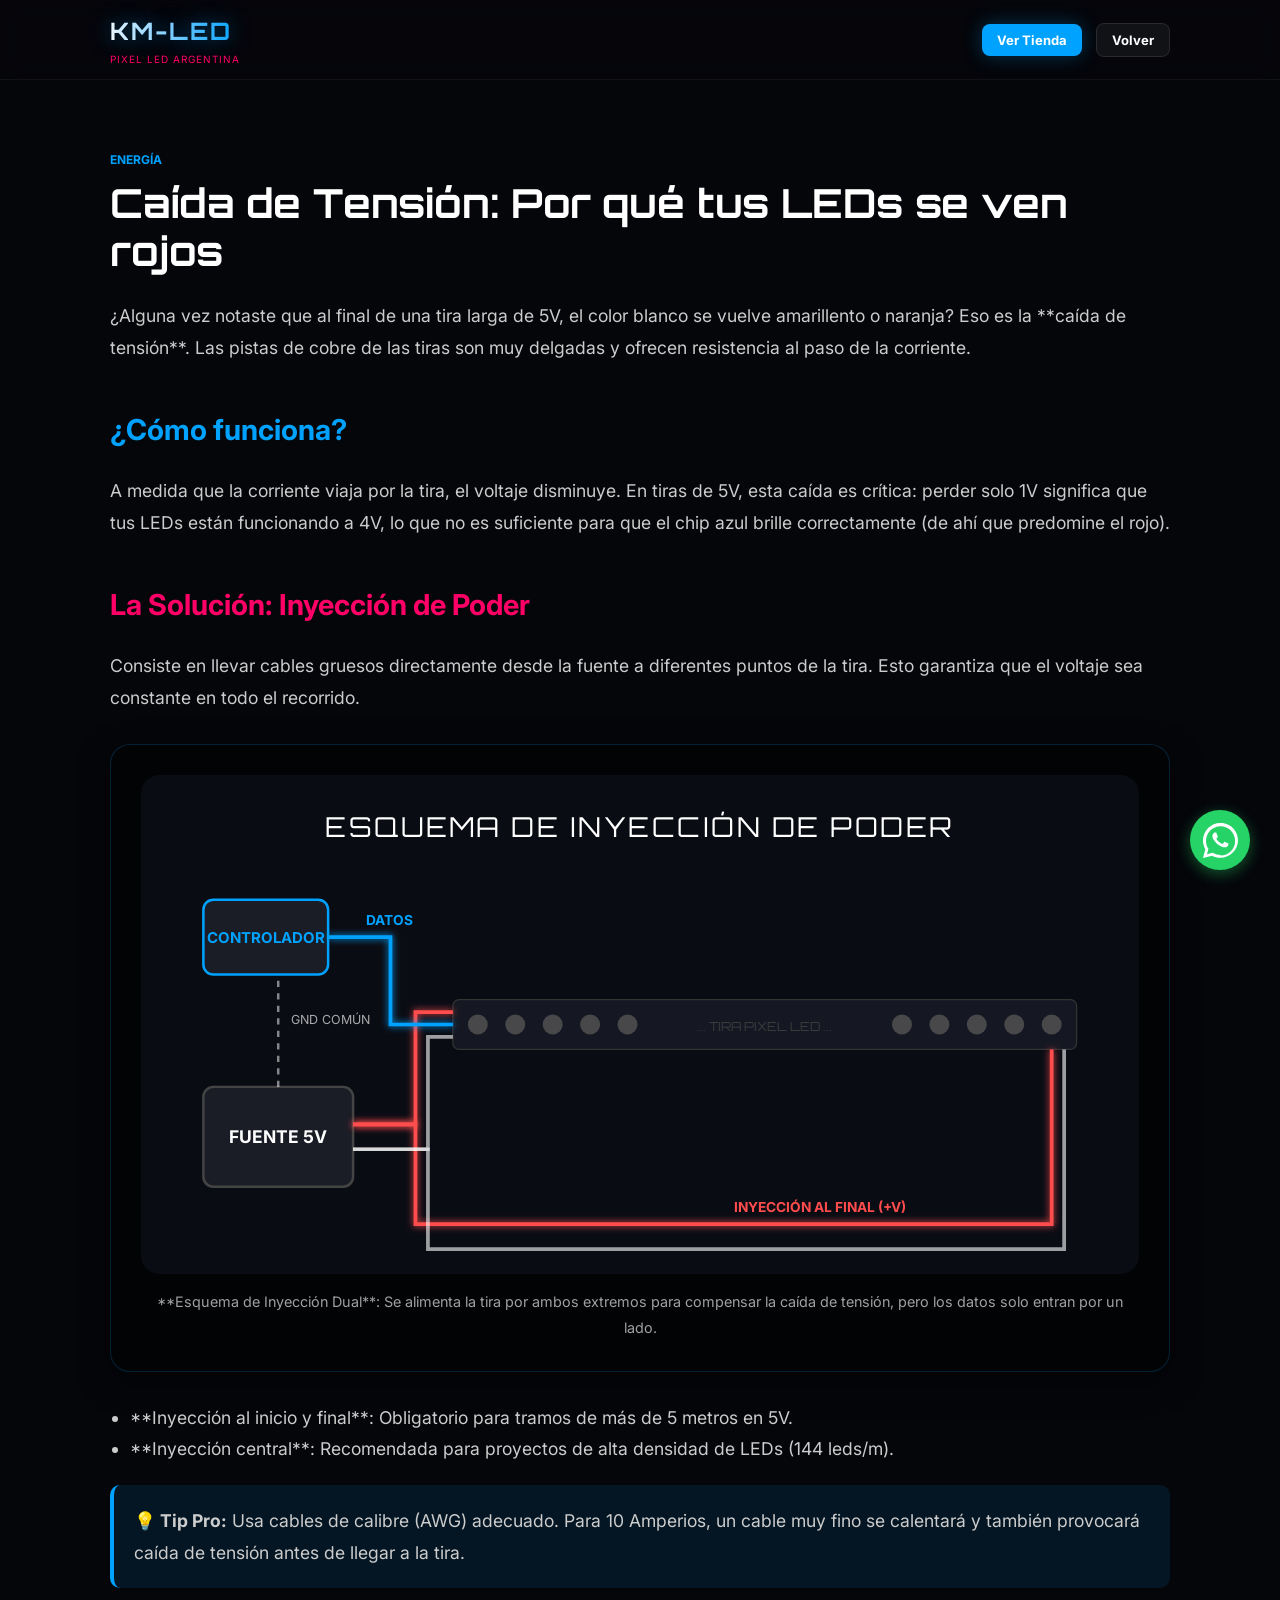
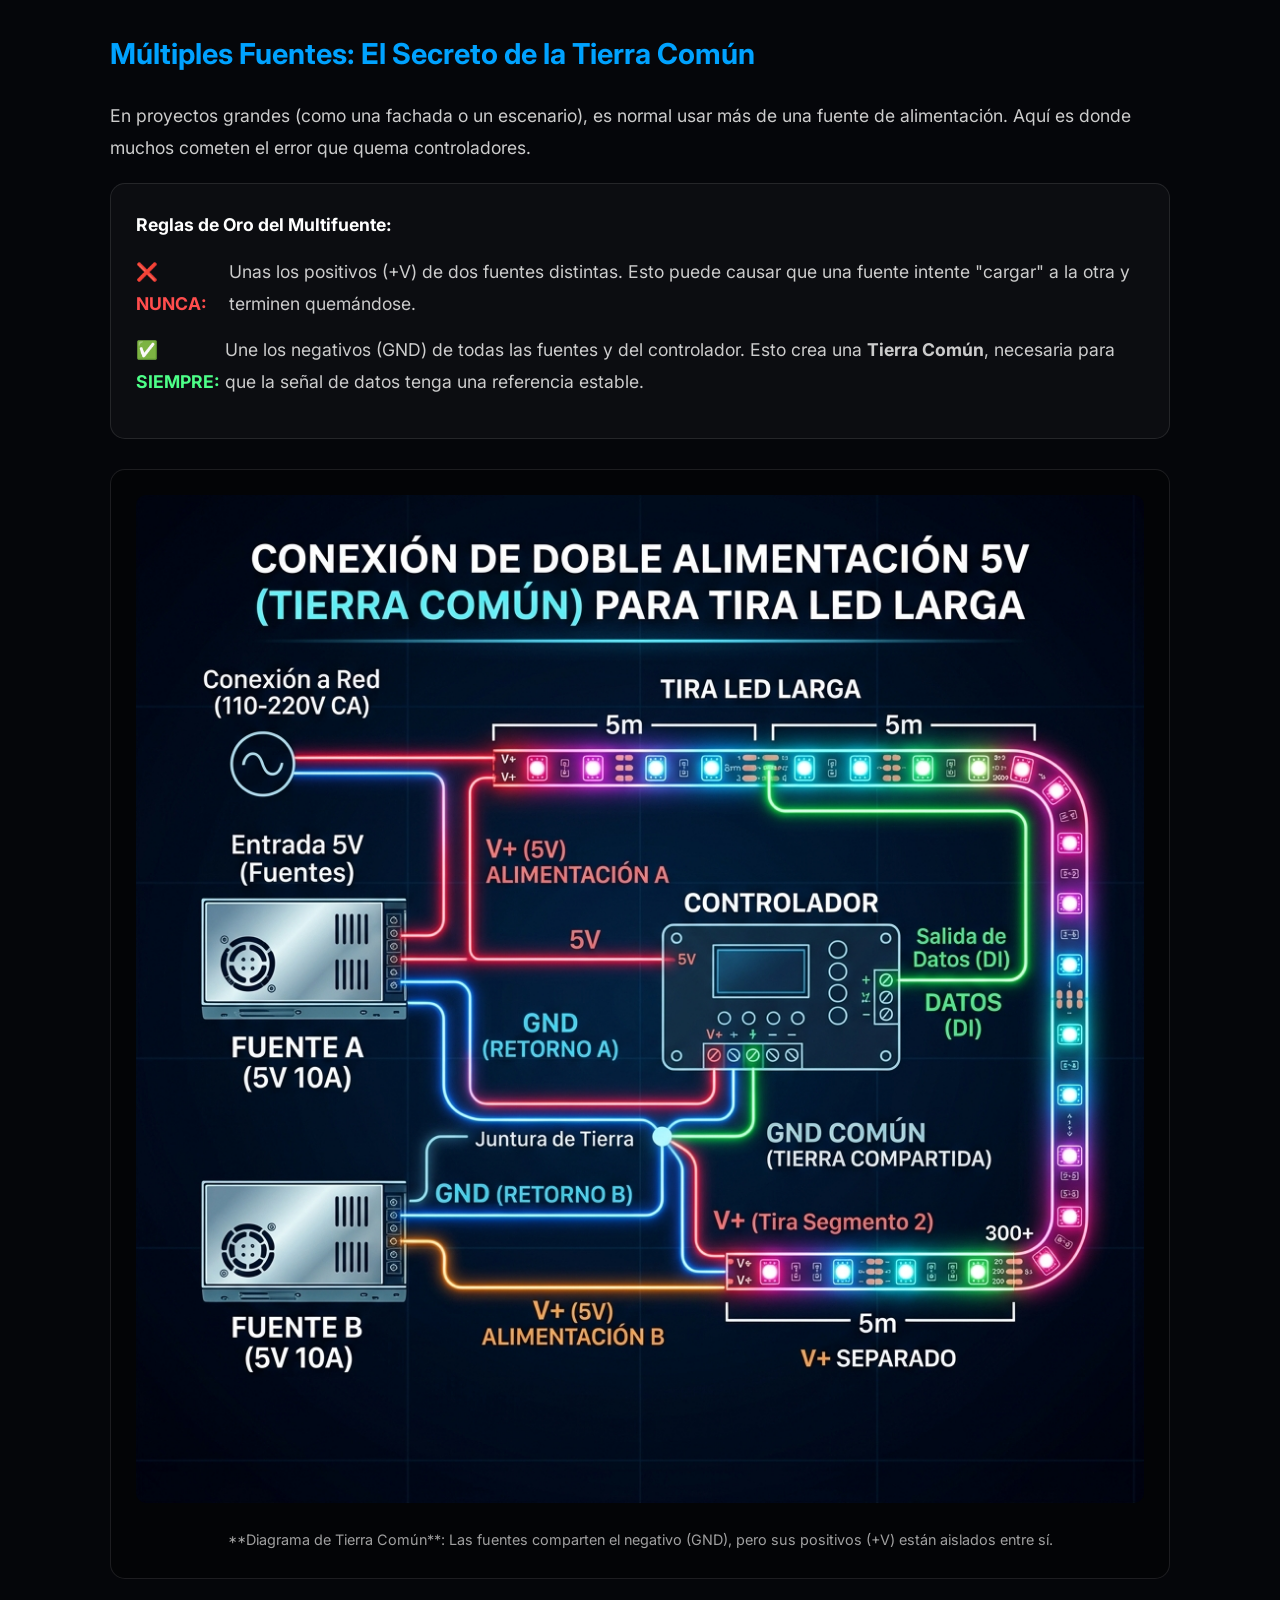
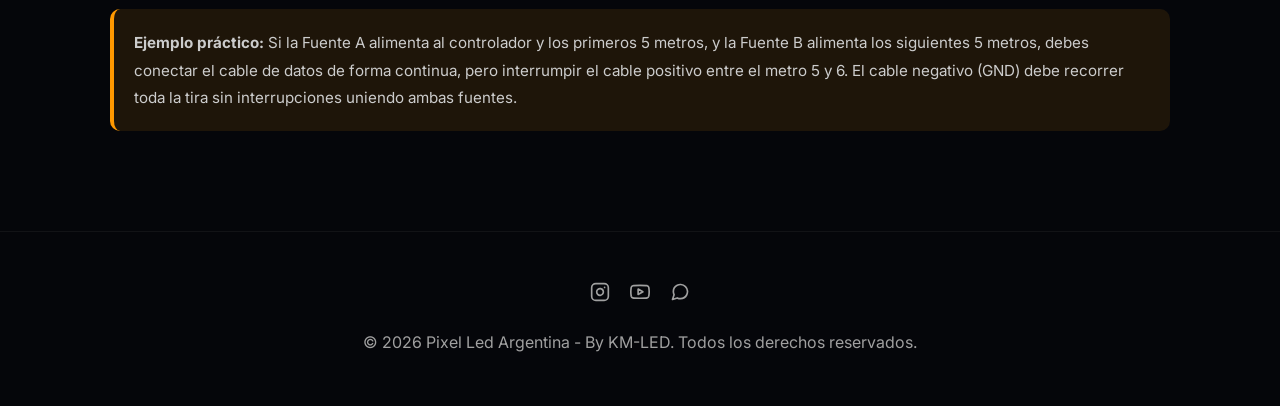
==== commit 7b9bcfb7: "Reemplazada imagen vieja por esquema SVG profesional de inyeccion de poder" ====
--- a/articulos/caida-tension.html
+++ b/articulos/caida-tension.html
@@ -34,10 +34,63 @@
             <h2 style="color: var(--accent-color); margin: 40px 0 20px;">La Solución: Inyección de Poder</h2>
             <p>Consiste en llevar cables gruesos directamente desde la fuente a diferentes puntos de la tira. Esto garantiza que el voltaje sea constante en todo el recorrido.</p>
             
-            <div style="background: rgba(0,0,0,0.3); padding: 25px; border-radius: 15px; border: 1px solid rgba(255,255,255,0.1); margin: 30px 0;">
-                <img src="../assets/images/inyeccion.png" alt="Esquema de Inyección de Poder" style="width: 100%; border-radius: 10px; margin-bottom: 15px;">
-                <p style="font-size: 0.9rem; color: var(--text-muted); text-align: center;">**Esquema de 3 hilos**: Se inyecta energía (+ / -) al inicio y al final, pero los DATOS solo se conectan al principio desde el controlador.</p>
+            <div style="background: rgba(0,0,0,0.5); padding: 30px; border-radius: 20px; border: 1px solid rgba(0, 162, 255, 0.2); margin: 30px 0; box-shadow: 0 10px 30px rgba(0,0,0,0.5);">
+                <!-- SVG Diagrama de Inyección de Poder -->
+                <svg viewBox="0 0 800 400" xmlns="http://www.w3.org/2000/svg" style="width: 100%; height: auto; display: block;">
+                    <defs>
+                        <filter id="glow" x="-20%" y="-20%" width="140%" height="140%">
+                            <feGaussianBlur stdDeviation="3" result="blur" />
+                            <feComposite in="SourceGraphic" in2="blur" operator="over" />
+                        </filter>
+                    </defs>
+                    
+                    <!-- Fondo y Etiquetas -->
+                    <rect width="800" height="400" rx="15" fill="#0a0c14" />
+                    
+                    <!-- Fuente de Poder -->
+                    <rect x="50" y="250" width="120" height="80" rx="8" fill="#1a1d26" stroke="#444" stroke-width="2" />
+                    <text x="110" y="295" fill="#fff" font-family="Inter, sans-serif" font-size="14" text-anchor="middle" font-weight="bold">FUENTE 5V</text>
+                    
+                    <!-- Controlador -->
+                    <rect x="50" y="100" width="100" height="60" rx="8" fill="#1a1d26" stroke="#00a2ff" stroke-width="2" />
+                    <text x="100" y="135" fill="#00a2ff" font-family="Inter, sans-serif" font-size="12" text-anchor="middle" font-weight="bold">CONTROLADOR</text>
+                    
+                    <!-- Tira LED -->
+                    <rect x="250" y="180" width="500" height="40" rx="5" fill="#151822" stroke="#333" stroke-width="1" />
+                    <g opacity="0.8">
+                        <circle cx="270" cy="200" r="8" fill="#555" />
+                        <circle cx="300" cy="200" r="8" fill="#555" />
+                        <circle cx="330" cy="200" r="8" fill="#555" />
+                        <circle cx="360" cy="200" r="8" fill="#555" />
+                        <circle cx="390" cy="200" r="8" fill="#555" />
+                        <text x="500" y="205" fill="#444" font-family="Orbitron" font-size="10" text-anchor="middle">... TIRA PIXEL LED ...</text>
+                        <circle cx="610" cy="200" r="8" fill="#555" />
+                        <circle cx="640" cy="200" r="8" fill="#555" />
+                        <circle cx="670" cy="200" r="8" fill="#555" />
+                        <circle cx="700" cy="200" r="8" fill="#555" />
+                        <circle cx="730" cy="200" r="8" fill="#555" />
+                    </g>
+                    
+                    <!-- Cables de Alimentación (V+) -->
+                    <path d="M170 280 L 220 280 L 220 190 L 250 190" fill="none" stroke="#ff4d4d" stroke-width="3" filter="url(#glow)" />
+                    <path d="M170 280 L 220 280 L 220 360 L 730 360 L 730 220" fill="none" stroke="#ff4d4d" stroke-width="3" filter="url(#glow)" />
+                    <text x="475" y="350" fill="#ff4d4d" font-family="Inter" font-size="11" font-weight="bold">INYECCIÓN AL FINAL (+V)</text>
+                    
+                    <!-- Cables de Tierra (GND) -->
+                    <path d="M170 300 L 230 300 L 230 210 L 250 210" fill="none" stroke="#fff" stroke-width="3" opacity="0.6" />
+                    <path d="M170 300 L 230 300 L 230 380 L 740 380 L 740 220" fill="none" stroke="#fff" stroke-width="3" opacity="0.6" />
+                    <path d="M110 250 L 110 160" fill="none" stroke="#fff" stroke-width="2" stroke-dasharray="5,5" opacity="0.5" />
+                    <text x="120" y="200" fill="#aaa" font-family="Inter" font-size="10">GND COMÚN</text>
+                    
+                    <!-- Cable de Datos -->
+                    <path d="M150 130 L 200 130 L 200 200 L 250 200" fill="none" stroke="#00a2ff" stroke-width="3" filter="url(#glow)" />
+                    <text x="180" y="120" fill="#00a2ff" font-family="Inter" font-size="11" font-weight="bold">DATOS</text>
+                    
+                    <text x="400" y="50" fill="#fff" font-family="Orbitron" font-size="22" text-anchor="middle" letter-spacing="2">ESQUEMA DE INYECCIÓN DE PODER</text>
+                </svg>
+                <p style="font-size: 0.9rem; color: var(--text-muted); text-align: center; margin-top: 15px;">**Esquema de Inyección Dual**: Se alimenta la tira por ambos extremos para compensar la caída de tensión, pero los datos solo entran por un lado.</p>
             </div>
+
 
             <ul style="margin-left: 20px; margin-bottom: 20px;">
                 <li>**Inyección al inicio y final**: Obligatorio para tramos de más de 5 metros en 5V.</li>
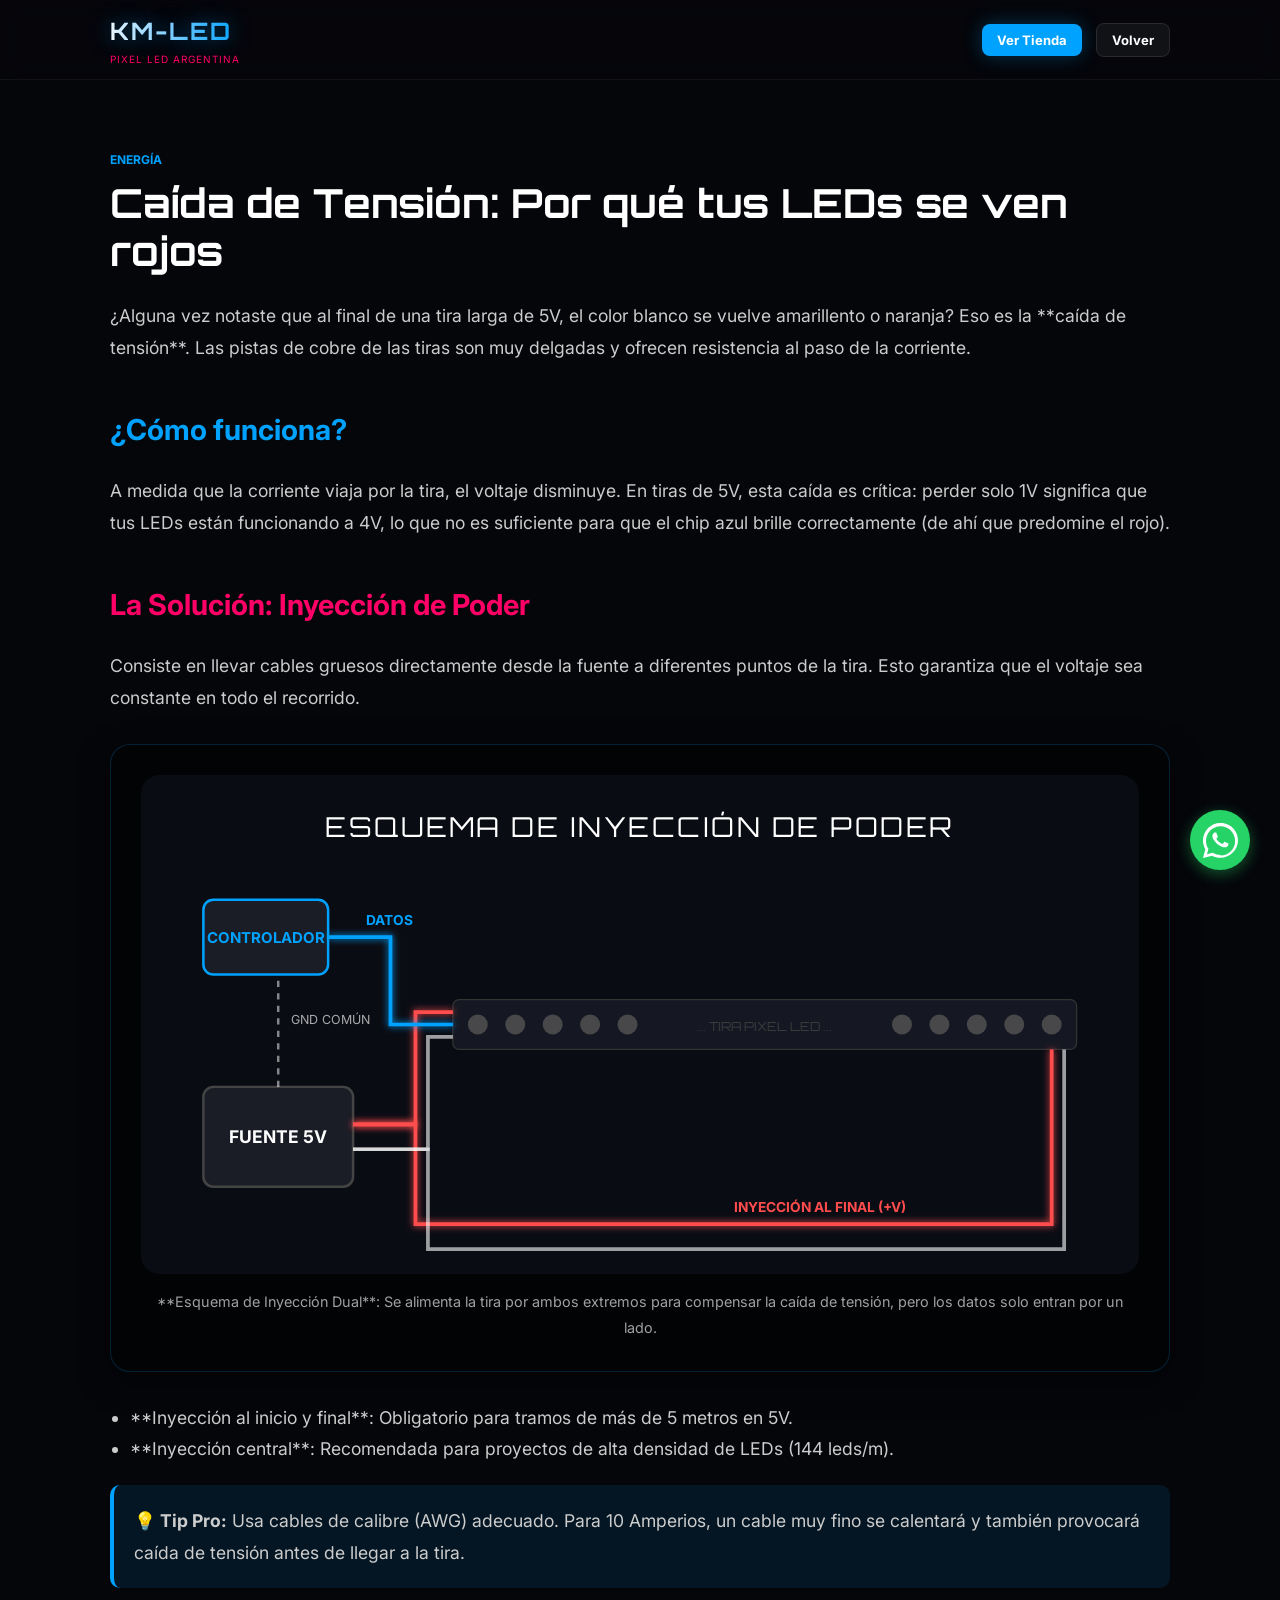
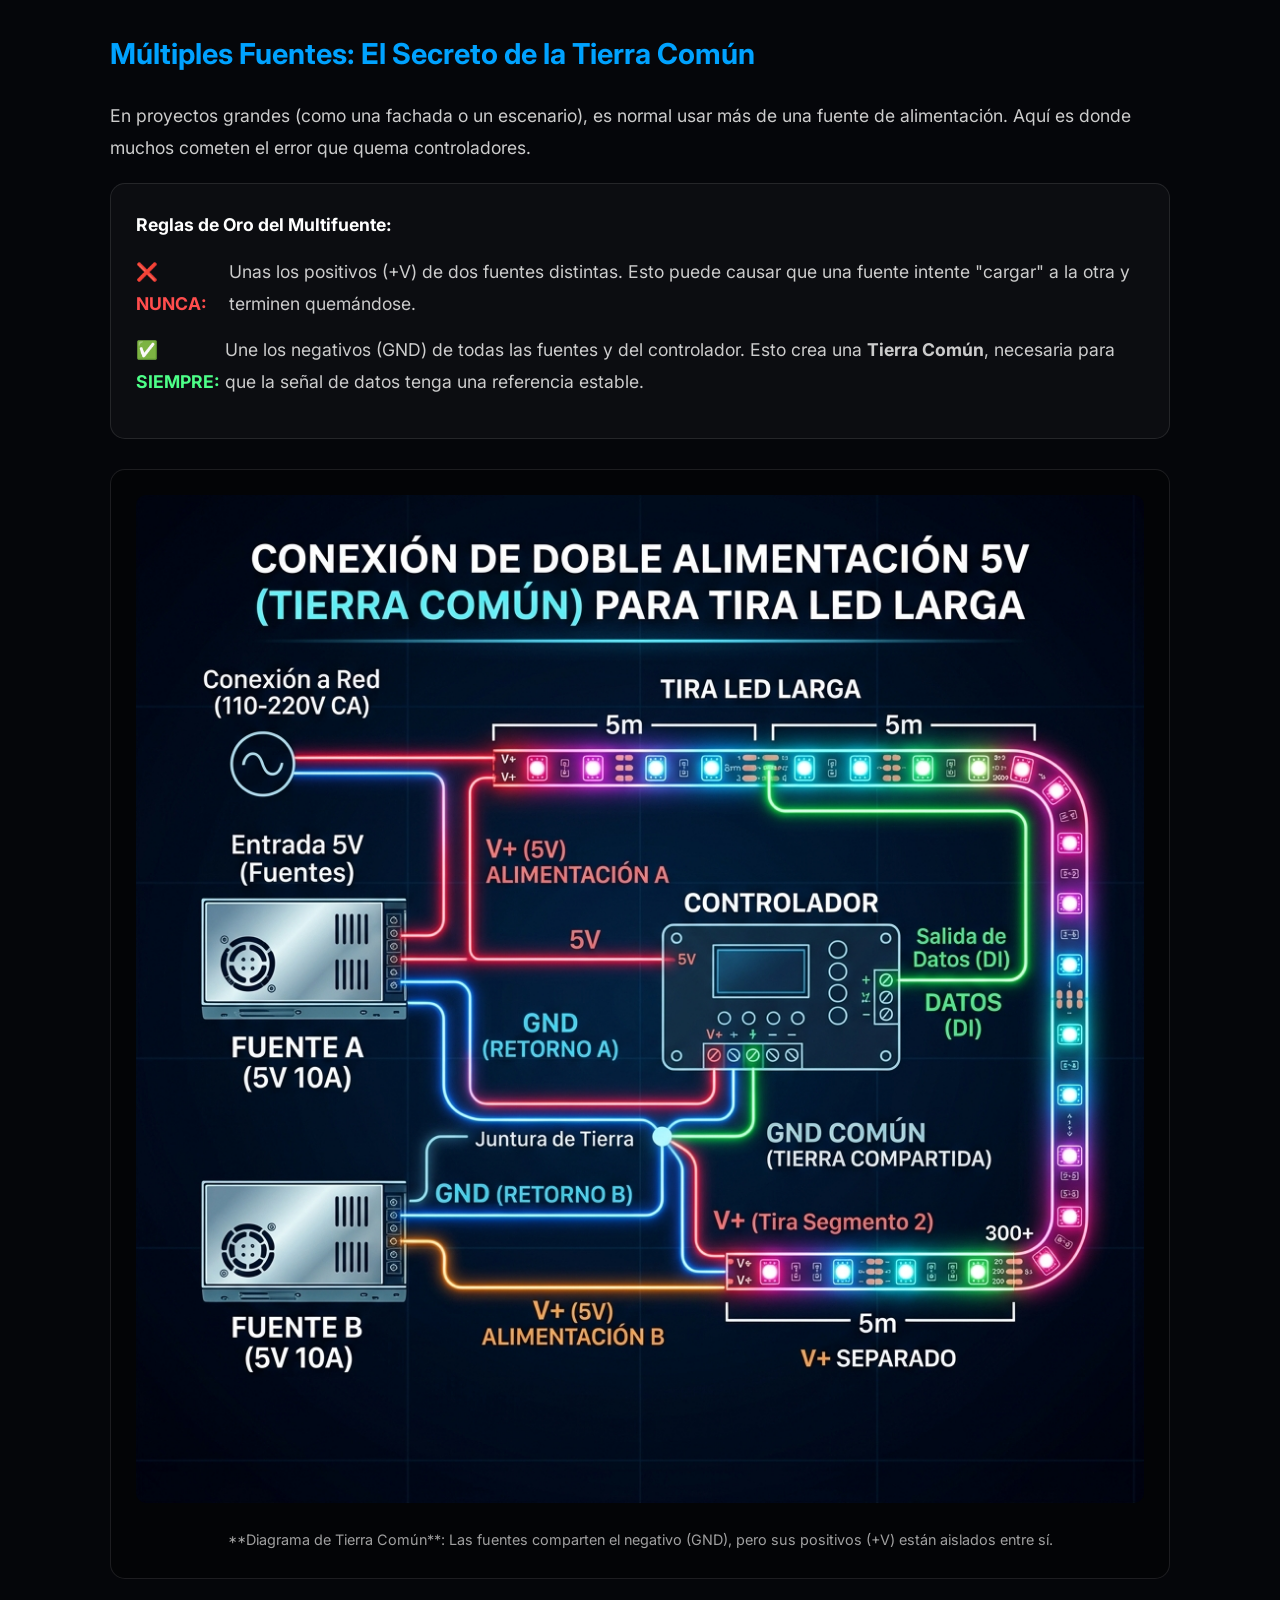
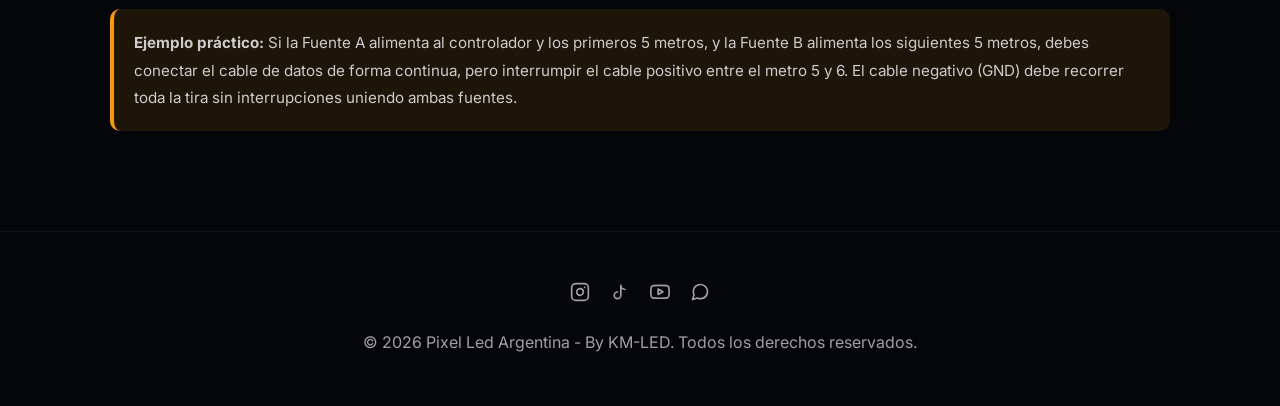
==== commit a90780d4: "Agregado TikTok @kmled_arg a todas las paginas y articulos" ====
--- a/articulos/caida-tension.html
+++ b/articulos/caida-tension.html
@@ -135,6 +135,7 @@
         <div class="container">
             <div style="margin-bottom: 20px; display: flex; justify-content: center; gap: 20px;">
                 <a href="https://www.instagram.com/km.led" target="_blank" style="color: var(--text-muted); transition: 0.3s;"><svg viewBox="0 0 24 24" width="20" height="20" fill="none" stroke="currentColor" stroke-width="2" stroke-linecap="round" stroke-linejoin="round"><rect x="2" y="2" width="20" height="20" rx="5" ry="5"></rect><path d="M16 11.37A4 4 0 1 1 12.63 8 4 4 0 0 1 16 11.37z"></path><line x1="17.5" y1="6.5" x2="17.51" y2="6.5"></line></svg></a>
+                <a href="https://www.tiktok.com/@kmled_arg" target="_blank" style="color: var(--text-muted); transition: 0.3s;"><svg viewBox="0 0 24 24" width="20" height="20" fill="none" stroke="currentColor" stroke-width="2" stroke-linecap="round" stroke-linejoin="round"><path d="M9 12a4 4 0 1 0 4 4V4a5 5 0 0 0 5 5"></path></svg></a>
                 <a href="https://www.youtube.com/@KM-LED" target="_blank" style="color: var(--text-muted); transition: 0.3s;"><svg viewBox="0 0 24 24" width="20" height="20" fill="none" stroke="currentColor" stroke-width="2" stroke-linecap="round" stroke-linejoin="round"><path d="M22.54 6.42a2.78 2.78 0 0 0-1.94-2C18.88 4 12 4 12 4s-6.88 0-8.6.46a2.78 2.78 0 0 0-1.94 2A29 29 0 0 0 1 11.75a29 29 0 0 0 .46 5.33A2.78 2.78 0 0 0 3.4 19c1.72.46 8.6.46 8.6.46s6.88 0 8.6-.46a2.78 2.78 0 0 0 1.94-2 29 29 0 0 0 .46-5.25 29 29 0 0 0-.46-5.33z"></path><polygon points="9.75 15.02 15.5 11.75 9.75 8.48 9.75 15.02"></polygon></svg></a>
                 <a href="https://wa.me/5491149287539" target="_blank" style="color: var(--text-muted); transition: 0.3s;"><svg viewBox="0 0 24 24" width="20" height="20" fill="none" stroke="currentColor" stroke-width="2" stroke-linecap="round" stroke-linejoin="round"><path d="M21 11.5a8.38 8.38 0 0 1-.9 3.8 8.5 8.5 0 0 1-7.6 4.7 8.38 8.38 0 0 1-3.8-.9L3 21l1.9-5.7a8.38 8.38 0 0 1-.9-3.8 8.5 8.5 0 0 1 4.7-7.6 8.38 8.38 0 0 1 3.8-.9h.5a8.48 8.48 0 0 1 8 8v.5z"></path></svg></a>
             </div>
